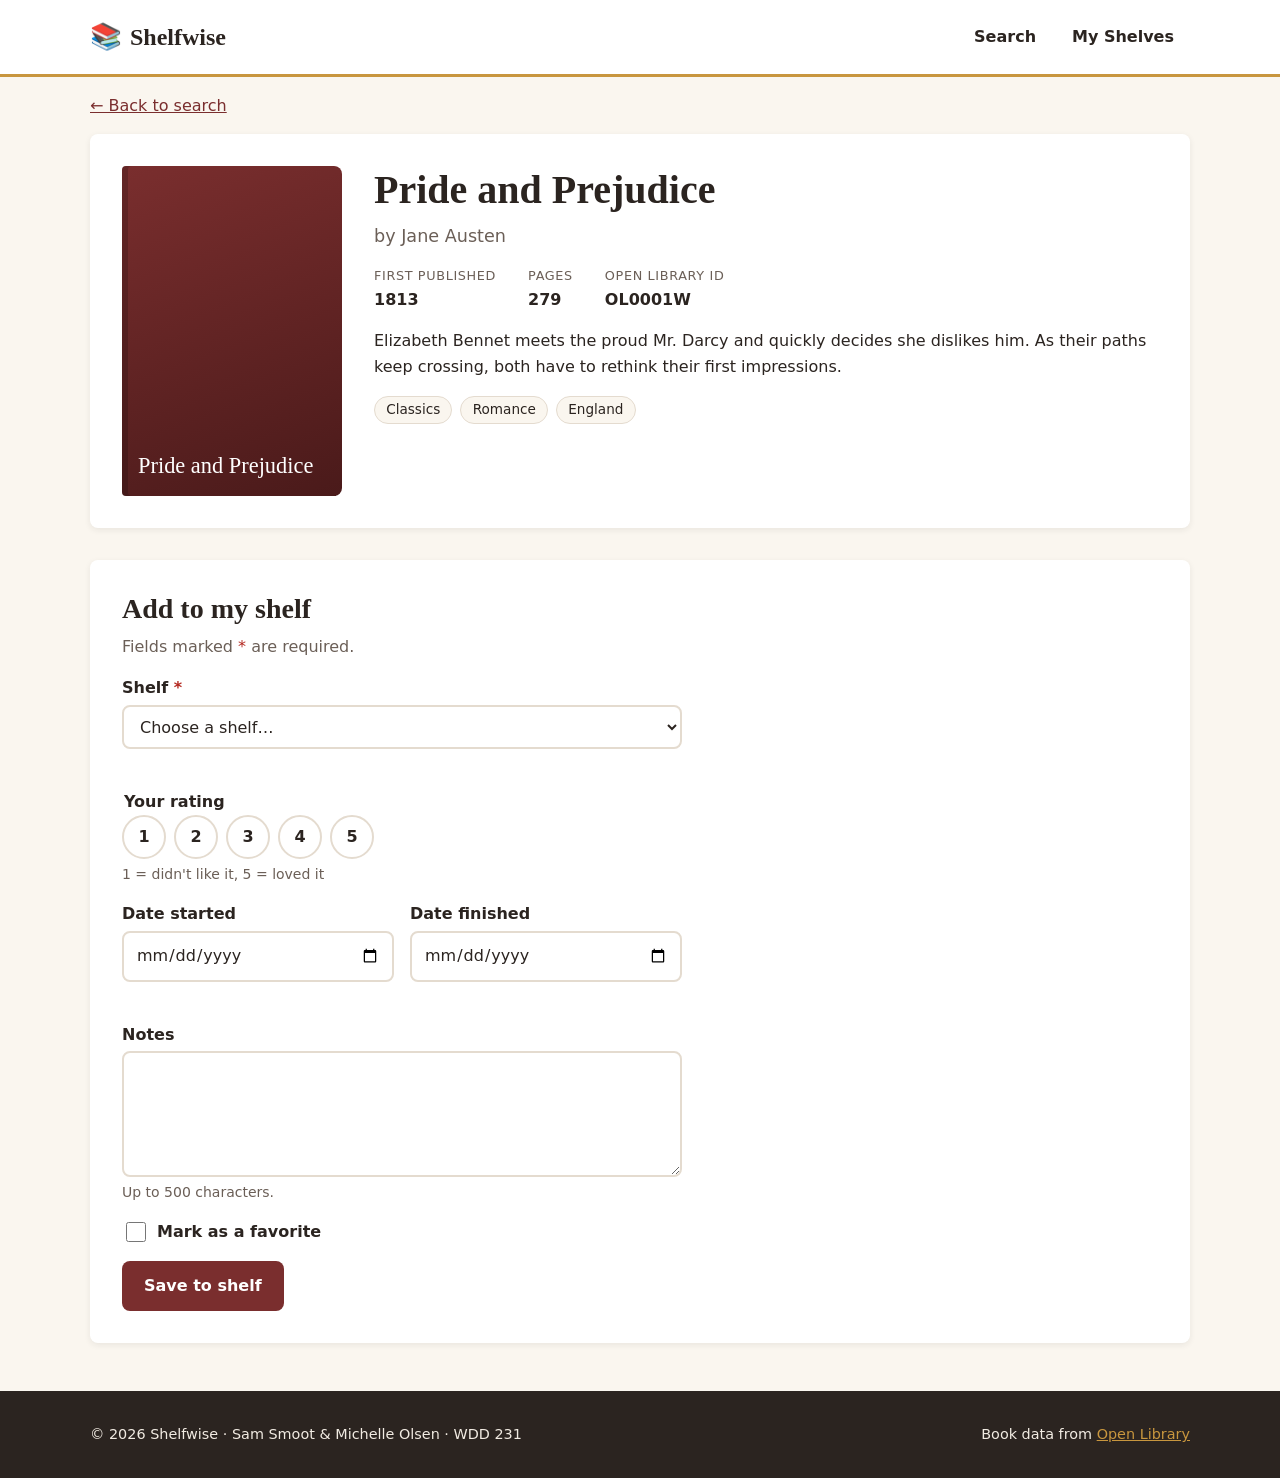
==== book.html @ 1138a4e6 "Add Unit 3 HTML/CSS starter" ====
<!DOCTYPE html>
<html lang="en">
<head>
  <meta charset="UTF-8">
  <meta name="viewport" content="width=device-width, initial-scale=1.0">
  <meta name="description" content="Book details and add-to-shelf form on Shelfwise.">
  <!-- JS: update the title with the book's name once it loads -->
  <title>Pride and Prejudice | Shelfwise</title>
  <link rel="stylesheet" href="css/base.css">
  <link rel="stylesheet" href="css/book.css">
  <script type="module" src="js/main.js"></script>
</head>
<body>
  <a class="skip-link" href="#main">Skip to main content</a>

  <header class="site-header">
    <div class="container header-inner">
      <a class="logo" href="index.html">
        <span class="logo-mark" aria-hidden="true">📚</span>
        <span class="logo-text">Shelfwise</span>
      </a>
      <nav aria-label="Main">
        <ul class="nav-list">
          <li><a href="index.html">Search</a></li>
          <li><a href="shelves.html">My Shelves</a></li>
        </ul>
      </nav>
    </div>
  </header>

  <main id="main" class="container">
    <p class="back-link"><a href="index.html">&larr; Back to search</a></p>

    <!-- JS: read ?id= from the URL (URLSearchParams), fetch that work from Open Library,
         and fill in everything inside this article -->
    <article class="book-detail">
      <div class="cover cover-1 cover-large" aria-hidden="true"><span>Pride and Prejudice</span></div>

      <div class="book-info">
        <h1>Pride and Prejudice</h1>
        <p class="book-author">by Jane Austen</p>
        <dl class="book-meta">
          <div><dt>First published</dt><dd>1813</dd></div>
          <div><dt>Pages</dt><dd>279</dd></div>
          <div><dt>Open Library ID</dt><dd>OL0001W</dd></div>
        </dl>
        <p class="book-description">
          Elizabeth Bennet meets the proud Mr. Darcy and quickly decides she dislikes him.
          As their paths keep crossing, both have to rethink their first impressions.
          <!-- JS: description comes from the API -->
        </p>
        <ul class="tag-list" aria-label="Subjects">
          <li>Classics</li>
          <li>Romance</li>
          <li>England</li>
        </ul>
      </div>
    </article>

    <section class="shelf-form-section" aria-labelledby="form-heading">
      <h2 id="form-heading">Add to my shelf</h2>
      <p class="form-intro">Fields marked <span class="req" aria-hidden="true">*</span> are required.</p>

      <!-- JS: validate on submit, save to localStorage (storage.js), then show the confirmation -->
      <form id="shelf-form" class="shelf-form" novalidate>
        <input type="hidden" name="bookId" value="OL0001W">

        <div class="field">
          <label for="shelf">Shelf <span class="req" aria-hidden="true">*</span></label>
          <select id="shelf" name="shelf" required aria-describedby="shelf-error">
            <option value="">Choose a shelf…</option>
            <option value="to-read">Want to Read</option>
            <option value="reading">Currently Reading</option>
            <option value="finished">Finished</option>
          </select>
          <p class="error-msg" id="shelf-error" aria-live="polite"></p>
        </div>

        <fieldset class="field rating-field">
          <legend>Your rating</legend>
          <div class="rating-options">
            <input type="radio" id="rate-1" name="rating" value="1"><label for="rate-1">1</label>
            <input type="radio" id="rate-2" name="rating" value="2"><label for="rate-2">2</label>
            <input type="radio" id="rate-3" name="rating" value="3"><label for="rate-3">3</label>
            <input type="radio" id="rate-4" name="rating" value="4"><label for="rate-4">4</label>
            <input type="radio" id="rate-5" name="rating" value="5"><label for="rate-5">5</label>
          </div>
          <p class="hint">1 = didn't like it, 5 = loved it</p>
        </fieldset>

        <div class="field-row">
          <div class="field">
            <label for="date-started">Date started</label>
            <input type="date" id="date-started" name="dateStarted">
          </div>
          <div class="field">
            <label for="date-finished">Date finished</label>
            <input type="date" id="date-finished" name="dateFinished" aria-describedby="finished-error">
            <!-- JS: check that the finish date isn't before the start date -->
            <p class="error-msg" id="finished-error" aria-live="polite"></p>
          </div>
        </div>

        <div class="field">
          <label for="notes">Notes</label>
          <textarea id="notes" name="notes" rows="4" maxlength="500" aria-describedby="notes-hint"></textarea>
          <p class="hint" id="notes-hint">Up to 500 characters.</p>
        </div>

        <div class="field checkbox-field">
          <input type="checkbox" id="favorite" name="favorite">
          <label for="favorite">Mark as a favorite</label>
        </div>

        <button type="submit" class="btn btn-primary">Save to shelf</button>

        <!-- JS: unhide this after a successful save -->
        <p class="success-msg" role="status" hidden>Saved! <a href="shelves.html">View my shelves</a></p>
      </form>
    </section>
  </main>

  <footer class="site-footer">
    <div class="container footer-inner">
      <p>&copy; 2026 Shelfwise · Sam Smoot &amp; Michelle Olsen · WDD 231</p>
      <p>Book data from <a href="https://openlibrary.org">Open Library</a></p>
    </div>
  </footer>
</body>
</html>
---- css/base.css ----
/* Shared styles for every page. Each page also links its own page CSS file. */
@import 'variables.css';
@import 'global.css';
@import 'header.css';
@import 'footer.css';
---- css/book.css ----
/* Book detail page */
.back-link {
  margin-block: var(--space-md);
}

.book-detail {
  display: grid;
  gap: var(--space-lg);
  background: var(--color-surface);
  padding: var(--space-lg);
  border-radius: var(--radius);
  box-shadow: var(--shadow);
  animation: fade-up 0.5s ease-out both;
}

.cover-large {
  width: min(220px, 60%);
  font-size: 1.4rem;
  margin-inline: auto;
}

.book-info .book-author {
  font-size: 1.1rem;
  color: var(--color-muted);
  margin: 0 0 var(--space-md);
}

.book-meta {
  display: flex;
  flex-wrap: wrap;
  gap: var(--space-md) var(--space-lg);
  margin: 0 0 var(--space-md);
}

.book-meta dt {
  font-size: 0.8rem;
  text-transform: uppercase;
  letter-spacing: 0.05em;
  color: var(--color-muted);
}

.book-meta dd {
  margin: 0;
  font-weight: 600;
}

.tag-list {
  display: flex;
  flex-wrap: wrap;
  gap: var(--space-sm);
}

.tag-list li {
  background: var(--color-bg);
  border: 1px solid var(--color-border);
  padding: 0.15rem 0.7rem;
  border-radius: 999px;
  font-size: 0.85rem;
}

/* Add-to-shelf form */
.shelf-form-section {
  margin-top: var(--space-lg);
  background: var(--color-surface);
  padding: var(--space-lg);
  border-radius: var(--radius);
  box-shadow: var(--shadow);
  animation: fade-up 0.5s ease-out 0.15s both;
}

.form-intro {
  margin-top: 0;
  color: var(--color-muted);
}

.shelf-form {
  display: grid;
  gap: var(--space-md);
  max-width: 560px;
}

.field-row {
  display: grid;
  gap: var(--space-md);
}

.rating-field {
  border: none;
  padding: 0;
  margin: 0;
}

.rating-options {
  display: flex;
  gap: var(--space-sm);
}

/* Visually hide the radio but keep it accessible and focusable */
.rating-options input {
  position: absolute;
  opacity: 0;
  width: 1px;
  height: 1px;
}

.rating-options label {
  display: grid;
  place-items: center;
  width: 2.75rem;
  height: 2.75rem;
  border: 2px solid var(--color-border);
  border-radius: 50%;
  cursor: pointer;
  font-weight: 700;
  transition: background-color 0.2s, border-color 0.2s, transform 0.2s;
}

.rating-options label:hover {
  border-color: var(--color-accent);
  transform: scale(1.08);
}

.rating-options input:checked + label {
  background: var(--color-accent);
  border-color: var(--color-accent);
  color: var(--color-text);
}

.rating-options input:focus-visible + label {
  outline: 3px solid var(--color-primary);
  outline-offset: 2px;
}

.checkbox-field {
  flex-direction: row;
  align-items: center;
  gap: var(--space-sm);
}

.checkbox-field input {
  width: 1.25rem;
  height: 1.25rem;
  accent-color: var(--color-primary);
}

.shelf-form .btn {
  justify-self: start;
}

.success-msg {
  margin: 0;
  padding: var(--space-sm) var(--space-md);
  background: var(--badge-finished);
  color: var(--color-success);
  border-radius: var(--radius);
  font-weight: 600;
}

@media (min-width: 640px) {
  .field-row {
    grid-template-columns: 1fr 1fr;
  }
}

@media (min-width: 768px) {
  .book-detail {
    grid-template-columns: 220px 1fr;
  }

  .cover-large {
    width: 100%;
  }
}
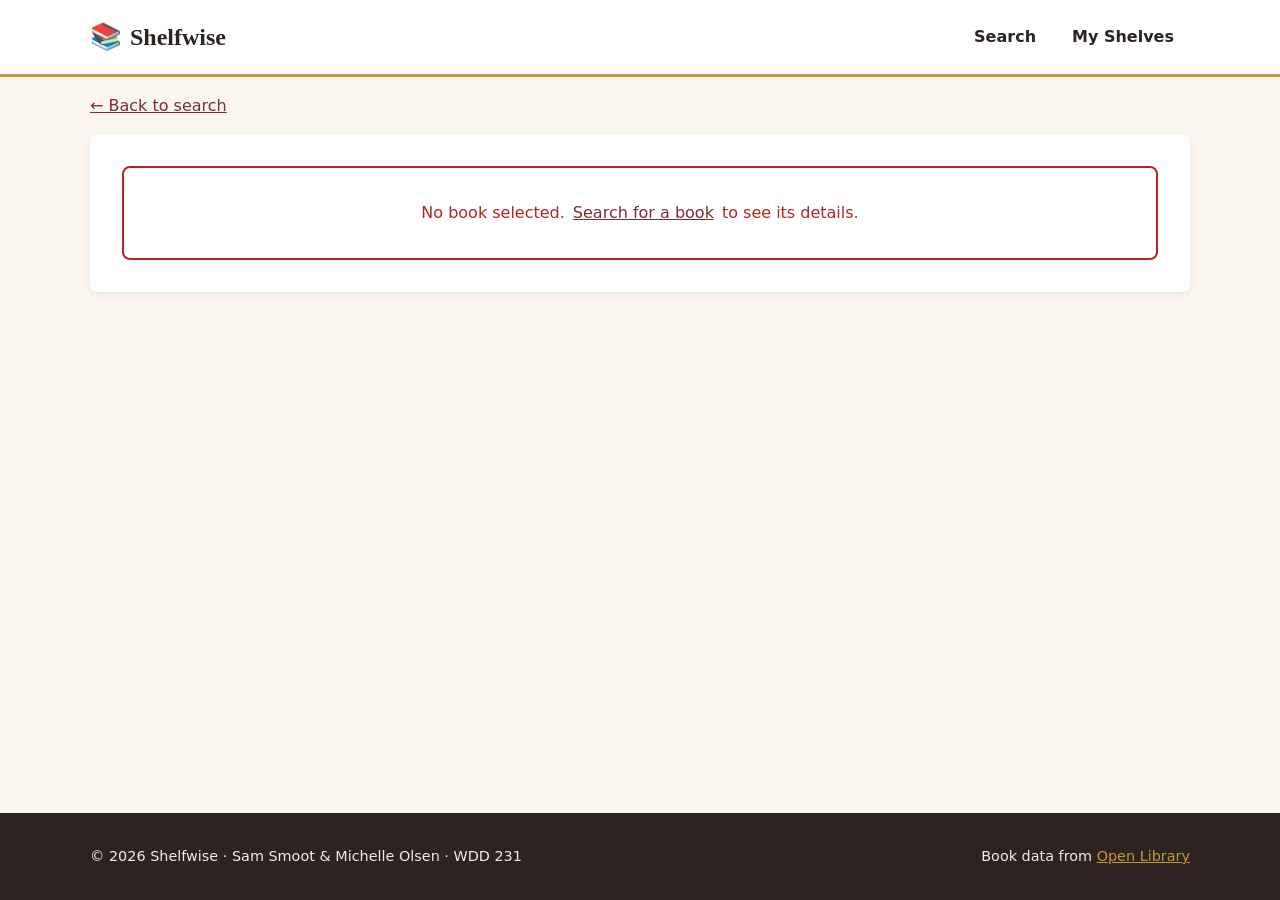
==== commit 15888f38: "Add Unit 4 API data, shelves, validation, hamburger nav" ====
--- a/book.html
+++ b/book.html
@@ -4,13 +4,12 @@
   <meta charset="UTF-8">
   <meta name="viewport" content="width=device-width, initial-scale=1.0">
   <meta name="description" content="Book details and add-to-shelf form on Shelfwise.">
-  <!-- JS: update the title with the book's name once it loads -->
-  <title>Pride and Prejudice | Shelfwise</title>
+  <title>Book Details | Shelfwise</title>
   <link rel="stylesheet" href="css/base.css">
   <link rel="stylesheet" href="css/book.css">
   <script type="module" src="js/main.js"></script>
 </head>
-<body>
+<body data-page="book">
   <a class="skip-link" href="#main">Skip to main content</a>
 
   <header class="site-header">
@@ -19,8 +18,12 @@
         <span class="logo-mark" aria-hidden="true">📚</span>
         <span class="logo-text">Shelfwise</span>
       </a>
+      <button class="nav-toggle" type="button" aria-expanded="false" aria-controls="main-nav">
+        <span class="nav-toggle-icon" aria-hidden="true"><span></span><span></span><span></span></span>
+        <span class="visually-hidden">Menu</span>
+      </button>
       <nav aria-label="Main">
-        <ul class="nav-list">
+        <ul class="nav-list" id="main-nav">
           <li><a href="index.html">Search</a></li>
           <li><a href="shelves.html">My Shelves</a></li>
         </ul>
@@ -31,39 +34,19 @@
   <main id="main" class="container">
     <p class="back-link"><a href="index.html">&larr; Back to search</a></p>
 
-    <!-- JS: read ?id= from the URL (URLSearchParams), fetch that work from Open Library,
-         and fill in everything inside this article -->
-    <article class="book-detail">
-      <div class="cover cover-1 cover-large" aria-hidden="true"><span>Pride and Prejudice</span></div>
-
-      <div class="book-info">
-        <h1>Pride and Prejudice</h1>
-        <p class="book-author">by Jane Austen</p>
-        <dl class="book-meta">
-          <div><dt>First published</dt><dd>1813</dd></div>
-          <div><dt>Pages</dt><dd>279</dd></div>
-          <div><dt>Open Library ID</dt><dd>OL0001W</dd></div>
-        </dl>
-        <p class="book-description">
-          Elizabeth Bennet meets the proud Mr. Darcy and quickly decides she dislikes him.
-          As their paths keep crossing, both have to rethink their first impressions.
-          <!-- JS: description comes from the API -->
-        </p>
-        <ul class="tag-list" aria-label="Subjects">
-          <li>Classics</li>
-          <li>Romance</li>
-          <li>England</li>
-        </ul>
-      </div>
+    <!-- main.js reads ?id= from the URL, fetches that work from Open Library,
+         and ui.js fills in this article -->
+    <article class="book-detail" aria-live="polite">
+      <p class="message message-loading"><span class="spinner" aria-hidden="true"></span>Loading book…</p>
     </article>
 
-    <section class="shelf-form-section" aria-labelledby="form-heading">
+    <section class="shelf-form-section" aria-labelledby="form-heading" hidden>
       <h2 id="form-heading">Add to my shelf</h2>
       <p class="form-intro">Fields marked <span class="req" aria-hidden="true">*</span> are required.</p>
 
-      <!-- JS: validate on submit, save to localStorage (storage.js), then show the confirmation -->
+      <!-- form.js validates on submit, storage.js saves to localStorage -->
       <form id="shelf-form" class="shelf-form" novalidate>
-        <input type="hidden" name="bookId" value="OL0001W">
+        <input type="hidden" name="bookId" value="">
 
         <div class="field">
           <label for="shelf">Shelf <span class="req" aria-hidden="true">*</span></label>
@@ -91,20 +74,21 @@
         <div class="field-row">
           <div class="field">
             <label for="date-started">Date started</label>
-            <input type="date" id="date-started" name="dateStarted">
+            <input type="date" id="date-started" name="dateStarted" aria-describedby="started-error">
+            <p class="error-msg" id="started-error" aria-live="polite"></p>
           </div>
           <div class="field">
             <label for="date-finished">Date finished</label>
             <input type="date" id="date-finished" name="dateFinished" aria-describedby="finished-error">
-            <!-- JS: check that the finish date isn't before the start date -->
             <p class="error-msg" id="finished-error" aria-live="polite"></p>
           </div>
         </div>
 
         <div class="field">
           <label for="notes">Notes</label>
-          <textarea id="notes" name="notes" rows="4" maxlength="500" aria-describedby="notes-hint"></textarea>
-          <p class="hint" id="notes-hint">Up to 500 characters.</p>
+          <textarea id="notes" name="notes" rows="4" maxlength="500" aria-describedby="notes-error notes-count"></textarea>
+          <p class="hint" id="notes-count">0 / 500 characters</p>
+          <p class="error-msg" id="notes-error" aria-live="polite"></p>
         </div>
 
         <div class="field checkbox-field">
@@ -114,8 +98,7 @@
 
         <button type="submit" class="btn btn-primary">Save to shelf</button>
 
-        <!-- JS: unhide this after a successful save -->
-        <p class="success-msg" role="status" hidden>Saved! <a href="shelves.html">View my shelves</a></p>
+        <p class="success-msg" role="status" hidden></p>
       </form>
     </section>
   </main>
--- a/css/book.css
+++ b/css/book.css
@@ -11,6 +11,10 @@
   border-radius: var(--radius);
   box-shadow: var(--shadow);
   animation: fade-up 0.5s ease-out both;
+}
+
+.book-description {
+  max-width: 65ch;
 }
 
 .cover-large {
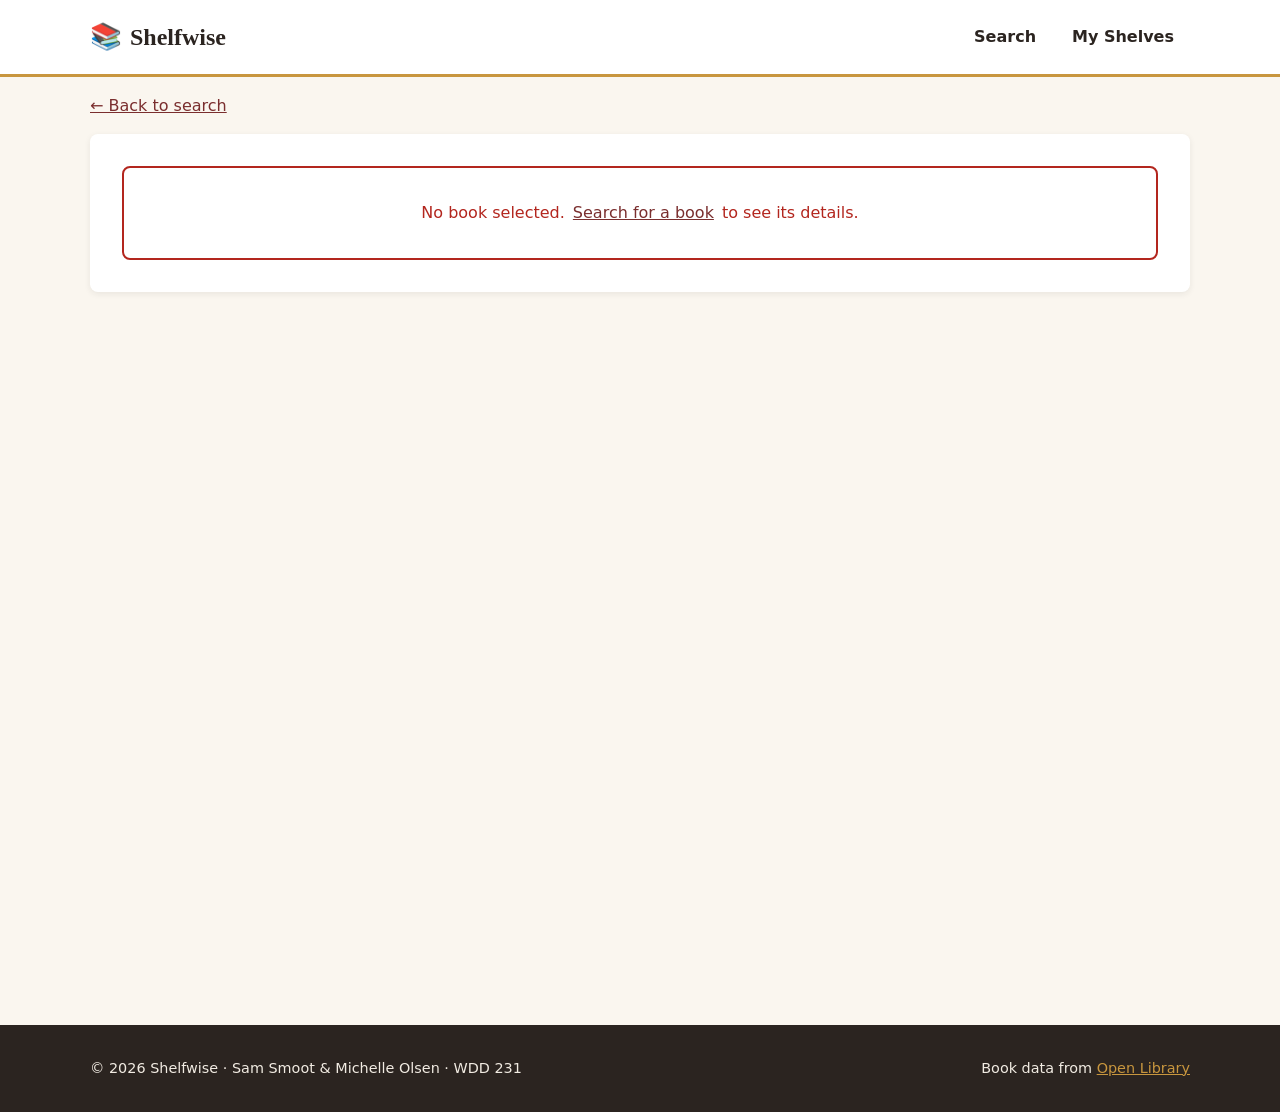
==== commit 915ab3bc: "Refactor pass from AI audit: remove dead code, add url.js, fix CLS" ====
--- a/book.html
+++ b/book.html
@@ -5,8 +5,13 @@
   <meta name="viewport" content="width=device-width, initial-scale=1.0">
   <meta name="description" content="Book details and add-to-shelf form on Shelfwise.">
   <title>Book Details | Shelfwise</title>
-  <link rel="stylesheet" href="css/base.css">
+  <link rel="icon" href="data:image/svg+xml,%3Csvg xmlns='http://www.w3.org/2000/svg' viewBox='0 0 100 100'%3E%3Ctext y='.9em' font-size='90'%3E%F0%9F%93%9A%3C/text%3E%3C/svg%3E">
+  <link rel="stylesheet" href="css/variables.css">
+  <link rel="stylesheet" href="css/global.css">
+  <link rel="stylesheet" href="css/header.css">
+  <link rel="stylesheet" href="css/footer.css">
   <link rel="stylesheet" href="css/book.css">
+  <link rel="stylesheet" href="css/notify.css">
   <script type="module" src="js/main.js"></script>
 </head>
 <body data-page="book">
@@ -36,6 +41,7 @@
 
     <!-- main.js reads ?id= from the URL, fetches that work from Open Library,
          and ui.js fills in this article -->
+    
     <article class="book-detail" aria-live="polite">
       <p class="message message-loading"><span class="spinner" aria-hidden="true"></span>Loading book…</p>
     </article>
@@ -59,7 +65,8 @@
           <p class="error-msg" id="shelf-error" aria-live="polite"></p>
         </div>
 
-        <fieldset class="field rating-field">
+        <!-- form.js shows or hides the rating and date fields based on the shelf chosen above -->
+        <fieldset class="field rating-field" data-shelf-field hidden>
           <legend>Your rating</legend>
           <div class="rating-options">
             <input type="radio" id="rate-1" name="rating" value="1"><label for="rate-1">1</label>
@@ -72,12 +79,13 @@
         </fieldset>
 
         <div class="field-row">
-          <div class="field">
+          <div class="field" id="started-field" data-shelf-field hidden>
             <label for="date-started">Date started</label>
-            <input type="date" id="date-started" name="dateStarted" aria-describedby="started-error">
+            <input type="date" id="date-started" name="dateStarted" aria-describedby="started-error started-hint">
+            <p class="hint" id="started-hint"></p>
             <p class="error-msg" id="started-error" aria-live="polite"></p>
           </div>
-          <div class="field">
+          <div class="field" id="finished-field" data-shelf-field hidden>
             <label for="date-finished">Date finished</label>
             <input type="date" id="date-finished" name="dateFinished" aria-describedby="finished-error">
             <p class="error-msg" id="finished-error" aria-live="polite"></p>
@@ -97,8 +105,6 @@
         </div>
 
         <button type="submit" class="btn btn-primary">Save to shelf</button>
-
-        <p class="success-msg" role="status" hidden></p>
       </form>
     </section>
   </main>
@@ -110,4 +116,4 @@
     </div>
   </footer>
 </body>
-</html>
+</html>
--- a/css/variables.css
+++ b/css/variables.css
@@ -0,0 +1,37 @@
+/* Design tokens: change colors and fonts here and the whole site updates */
+:root {
+  /* Colors */
+  --color-bg: #faf6ef;
+  --color-surface: #ffffff;
+  --color-text: #2b2420;
+  --color-muted: #6b5f57;
+  --color-primary: #7a2e2e;       /* deep book-cloth red */
+  --color-primary-dark: #5c1f1f;
+  --color-accent: #c8963e;        /* gold leaf */
+  --color-border: #e4dbcf;
+  --color-error: #b3261e;
+  --color-success: #2e6b3f;
+
+  /* Shelf badge colors */
+  --badge-to-read: #e8eef7;
+  --badge-to-read-text: #24456e;
+  --badge-reading: #fbf0d9;
+  --badge-reading-text: #6e4b12;
+  --badge-finished: #e3f1e6;
+  --badge-finished-text: #24562f;
+
+  /* Type */
+  --font-heading: Georgia, "Times New Roman", serif;
+  --font-body: system-ui, -apple-system, "Segoe UI", Roboto, sans-serif;
+
+  /* Spacing and shape */
+  --space-xs: 0.25rem;
+  --space-sm: 0.5rem;
+  --space-md: 1rem;
+  --space-lg: 2rem;
+  --space-xl: 3rem;
+  --radius: 8px;
+  --shadow: 0 2px 6px rgb(43 36 32 / 0.08);
+  --shadow-hover: 0 10px 20px rgb(43 36 32 / 0.15);
+  --max-width: 1100px;
+}
--- a/css/global.css
+++ b/css/global.css
@@ -0,0 +1,306 @@
+/* Global styles: resets, typography, layout helpers, buttons, form fields, covers */
+*,
+*::before,
+*::after {
+  box-sizing: border-box;
+}
+
+body {
+  margin: 0;
+  font-family: var(--font-body);
+  font-size: 1rem;
+  line-height: 1.6;
+  color: var(--color-text);
+  background: var(--color-bg);
+  display: flex;
+  flex-direction: column;
+  min-height: 100vh;
+}
+
+main {
+  flex: 1;
+}
+
+h1, h2, h3 {
+  font-family: var(--font-heading);
+  line-height: 1.2;
+  margin: 0 0 var(--space-sm);
+}
+
+h1 { font-size: clamp(1.75rem, 4vw, 2.5rem); }
+h2 { font-size: clamp(1.35rem, 3vw, 1.75rem); }
+h3 { font-size: 1.1rem; }
+
+a {
+  color: var(--color-primary);
+}
+
+a:hover {
+  color: var(--color-primary-dark);
+}
+
+img {
+  max-width: 100%;
+  display: block;
+}
+
+ul {
+  padding: 0;
+  margin: 0;
+  list-style: none;
+}
+
+.container {
+  width: min(100% - 2rem, var(--max-width));
+  margin-inline: auto;
+}
+
+/* Keyboard focus: always visible */
+:focus-visible {
+  outline: 3px solid var(--color-accent);
+  outline-offset: 2px;
+}
+
+/* Skip link: hidden until focused */
+.skip-link {
+  position: absolute;
+  left: var(--space-md);
+  top: -100px;
+  background: var(--color-primary);
+  color: #fff;
+  padding: var(--space-sm) var(--space-md);
+  border-radius: var(--radius);
+  z-index: 100;
+}
+
+.skip-link:focus {
+  top: var(--space-md);
+}
+
+/* Buttons */
+.btn {
+  display: inline-block;
+  font: inherit;
+  font-weight: 600;
+  padding: 0.65rem 1.25rem;
+  border-radius: var(--radius);
+  border: 2px solid transparent;
+  cursor: pointer;
+  text-decoration: none;
+  transition: background-color 0.2s, transform 0.2s;
+}
+
+.btn-primary {
+  background: var(--color-primary);
+  color: #fff;
+}
+
+.btn-primary:hover {
+  background: var(--color-primary-dark);
+  color: #fff;
+}
+
+.btn-primary:active {
+  transform: scale(0.97);
+}
+
+.btn-ghost {
+  background: transparent;
+  color: var(--color-primary);
+  border-color: var(--color-border);
+}
+
+.btn-ghost:hover {
+  border-color: var(--color-primary);
+}
+
+/* Form fields */
+.field {
+  display: flex;
+  flex-direction: column;
+  gap: var(--space-xs);
+}
+
+.field label,
+.field legend {
+  font-weight: 600;
+}
+
+.field-inline {
+  flex-direction: row;
+  align-items: center;
+  gap: var(--space-sm);
+}
+
+input[type="search"],
+input[type="text"],
+input[type="date"],
+select,
+textarea {
+  font: inherit;
+  padding: 0.6rem 0.75rem;
+  border: 2px solid var(--color-border);
+  border-radius: var(--radius);
+  background: var(--color-surface);
+  color: var(--color-text);
+}
+
+input:focus,
+select:focus,
+textarea:focus {
+  border-color: var(--color-primary);
+}
+
+/* Styles for invalid fields once the user has interacted (JS adds .touched) */
+.touched:invalid,
+.is-invalid {
+  border-color: var(--color-error);
+}
+
+.hint {
+  font-size: 0.875rem;
+  color: var(--color-muted);
+  margin: 0;
+}
+
+.error-msg {
+  font-size: 0.875rem;
+  color: var(--color-error);
+  margin: 0;
+  min-height: 1.25rem;
+}
+
+.req {
+  color: var(--color-error);
+}
+
+/* Placeholder book covers (JS will swap these for real cover images) */
+.cover {
+  aspect-ratio: 2 / 3;
+  border-radius: 4px 8px 8px 4px;
+  display: flex;
+  align-items: flex-end;
+  padding: var(--space-md);
+  color: #fff;
+  font-family: var(--font-heading);
+  font-size: 1.05rem;
+  line-height: 1.2;
+  box-shadow: inset 6px 0 0 rgb(0 0 0 / 0.18);
+}
+
+.cover-1 { background: linear-gradient(160deg, #7a2e2e, #4a1a1a); }
+.cover-2 { background: linear-gradient(160deg, #2f4b3a, #1b2c22); }
+.cover-3 { background: linear-gradient(160deg, #3b4a6b, #222c42); }
+.cover-4 { background: linear-gradient(160deg, #1f5468, #10303c); }
+.cover-5 { background: linear-gradient(160deg, #8a5a2b, #5a3a1a); }
+.cover-6 { background: linear-gradient(160deg, #4b3b5c, #2b2136); }
+
+/* Shelf badges */
+.badge {
+  display: inline-block;
+  font-size: 0.8rem;
+  font-weight: 600;
+  padding: 0.15rem 0.6rem;
+  border-radius: 999px;
+}
+
+.badge-to-read { background: var(--badge-to-read); color: var(--badge-to-read-text); }
+.badge-reading { background: var(--badge-reading); color: var(--badge-reading-text); }
+.badge-finished { background: var(--badge-finished); color: var(--badge-finished-text); }
+
+/* CSS animation: content fades and slides up when the page loads */
+@keyframes fade-up {
+  from {
+    opacity: 0;
+    transform: translateY(16px);
+  }
+  to {
+    opacity: 1;
+    transform: translateY(0);
+  }
+}
+
+.fade-up {
+  animation: fade-up 0.5s ease-out both;
+}
+
+/* Respect users who turn off motion */
+@media (prefers-reduced-motion: reduce) {
+  *,
+  *::before,
+  *::after {
+    animation: none !important;
+    transition: none !important;
+  }
+}
+
+/* The hidden attribute should always win, even over display: grid/flex */
+[hidden] {
+  display: none !important;
+}
+
+/* Hide text visually but keep it for screen readers */
+.visually-hidden {
+  position: absolute;
+  width: 1px;
+  height: 1px;
+  padding: 0;
+  margin: -1px;
+  overflow: hidden;
+  clip: rect(0 0 0 0);
+  white-space: nowrap;
+  border: 0;
+}
+
+/* Real cover images from Open Library */
+.cover-img {
+  width: 100%;
+  height: auto;
+  aspect-ratio: 2 / 3;
+  object-fit: cover;
+  padding: 0;
+  background: var(--color-border);
+  box-shadow: var(--shadow);
+}
+
+/* Loading / error / empty messages */
+.message {
+  grid-column: 1 / -1;
+  display: flex;
+  align-items: center;
+  justify-content: center;
+  gap: var(--space-sm);
+  padding: var(--space-lg) var(--space-md);
+  margin: 0;
+  text-align: center;
+  color: var(--color-muted);
+  background: var(--color-surface);
+  border-radius: var(--radius);
+}
+
+.message-error {
+  color: var(--color-error);
+  border: 2px solid var(--color-error);
+}
+
+/* CSS animation: loading spinner */
+@keyframes spin {
+  to { transform: rotate(360deg); }
+}
+
+.spinner {
+  width: 1.25rem;
+  height: 1.25rem;
+  border: 3px solid var(--color-border);
+  border-top-color: var(--color-primary);
+  border-radius: 50%;
+  animation: spin 0.8s linear infinite;
+}
+
+.favorite {
+  color: var(--color-primary);
+  margin-left: var(--space-xs);
+
+
+}
+
--- a/css/header.css
+++ b/css/header.css
@@ -0,0 +1,136 @@
+/* Header and navigation (shared on every page) */
+.site-header {
+  background: var(--color-surface);
+  border-bottom: 3px solid var(--color-accent);
+}
+
+.header-inner {
+  display: flex;
+  flex-wrap: wrap;
+  align-items: center;
+  justify-content: space-between;
+  gap: var(--space-sm);
+  padding-block: var(--space-md);
+}
+
+.logo {
+  display: flex;
+  align-items: center;
+  gap: var(--space-sm);
+  text-decoration: none;
+  color: var(--color-text);
+}
+
+.logo-mark {
+  font-size: 1.6rem;
+}
+
+.logo-text {
+  font-family: var(--font-heading);
+  font-size: 1.5rem;
+  font-weight: 700;
+}
+
+/* ---------- Hamburger button (small screens only) ---------- */
+.nav-toggle {
+  display: grid;
+  place-items: center;
+  width: 2.75rem;
+  height: 2.75rem;
+  padding: 0;
+  background: transparent;
+  border: 2px solid var(--color-border);
+  border-radius: var(--radius);
+  cursor: pointer;
+}
+
+.nav-toggle-icon {
+  display: grid;
+  gap: 5px;
+  width: 22px;
+}
+
+.nav-toggle-icon span {
+  display: block;
+  height: 3px;
+  border-radius: 2px;
+  background: var(--color-text);
+  transition: transform 0.25s ease, opacity 0.25s ease;
+}
+
+/* CSS animation: the three bars turn into an X when the menu is open */
+.nav-toggle[aria-expanded="true"] .nav-toggle-icon span:nth-child(1) {
+  transform: translateY(8px) rotate(45deg);
+}
+.nav-toggle[aria-expanded="true"] .nav-toggle-icon span:nth-child(2) {
+  opacity: 0;
+}
+.nav-toggle[aria-expanded="true"] .nav-toggle-icon span:nth-child(3) {
+  transform: translateY(-8px) rotate(-45deg);
+}
+
+/* Mobile first: the nav takes its own row and stays closed until the button opens it */
+.site-header nav {
+  flex-basis: 100%;
+}
+
+.nav-list {
+  display: none;
+  flex-direction: column;
+  gap: var(--space-xs);
+}
+
+.nav-list.open {
+  display: flex;
+  animation: menu-drop 0.25s ease-out;
+}
+
+/* CSS animation: the drop-down slides open */
+@keyframes menu-drop {
+  from {
+    opacity: 0;
+    transform: translateY(-8px);
+  }
+  to {
+    opacity: 1;
+    transform: translateY(0);
+  }
+}
+
+.nav-list a {
+  display: block;
+  padding: var(--space-sm) var(--space-md);
+  border-radius: var(--radius);
+  text-decoration: none;
+  font-weight: 600;
+  color: var(--color-text);
+}
+
+.nav-list a:hover {
+  background: var(--color-bg);
+  color: var(--color-primary);
+}
+
+/* The current page gets an underline so it's clear where you are */
+.nav-list a[aria-current="page"] {
+  color: var(--color-primary);
+  box-shadow: inset 0 -3px 0 var(--color-primary);
+}
+
+/* ---------- Wide screens: regular nav bar, no hamburger ---------- */
+@media (min-width: 640px) {
+  .nav-toggle {
+    display: none;
+  }
+
+  .site-header nav {
+    flex-basis: auto;
+  }
+
+  .nav-list,
+  .nav-list.open {
+    display: flex;
+    flex-direction: row;
+    animation: none;
+  }
+}
--- a/css/footer.css
+++ b/css/footer.css
@@ -0,0 +1,29 @@
+/* Footer (shared on every page) */
+.site-footer {
+  margin-top: var(--space-xl);
+  background: var(--color-text);
+  color: #f1ebe2;
+  font-size: 0.9rem;
+}
+
+.footer-inner {
+  display: flex;
+  flex-direction: column;
+  gap: var(--space-xs);
+  padding-block: var(--space-lg);
+}
+
+.footer-inner p {
+  margin: 0;
+}
+
+.site-footer a {
+  color: var(--color-accent);
+}
+
+@media (min-width: 640px) {
+  .footer-inner {
+    flex-direction: row;
+    justify-content: space-between;
+  }
+}
--- a/css/book.css
+++ b/css/book.css
@@ -151,13 +151,9 @@
   justify-self: start;
 }
 
-.success-msg {
-  margin: 0;
-  padding: var(--space-sm) var(--space-md);
-  background: var(--badge-finished);
-  color: var(--color-success);
-  border-radius: var(--radius);
-  font-weight: 600;
+/* CSS animation: fields slide in when the chosen shelf reveals them */
+.shelf-form [data-shelf-field]:not([hidden]) {
+  animation: fade-up 0.3s ease-out both;
 }
 
 @media (min-width: 640px) {
@@ -175,3 +171,9 @@
     width: 100%;
   }
 }
+/* The book details arrive from the API after the page first paints. Making <main> at
+   least one screen tall keeps the footer below the fold, so the details loading in
+   don't push it down (that counted as layout shift, CLS, in Lighthouse). */
+main {
+  min-height: 100vh;
+}
--- a/css/notify.css
+++ b/css/notify.css
@@ -0,0 +1,165 @@
+/* Save confirmations (notify.js)
+   Wide screens: a toast in the top-right corner.
+   Small screens: a dialog in the center with a View Shelf button.
+   Both close on their own after a few seconds; the gold bar shows the time left. */
+
+/* ---------- Toast (top right) ---------- */
+.toast-region {
+  position: fixed;
+  top: var(--space-md);
+  right: var(--space-md);
+  z-index: 200;
+  display: grid;
+  gap: var(--space-sm);
+  width: min(360px, calc(100vw - 2rem));
+}
+
+.toast {
+  position: relative;
+  overflow: hidden;
+  display: grid;
+  grid-template-columns: auto 1fr auto;
+  gap: var(--space-xs) var(--space-md);
+  align-items: start;
+  padding: var(--space-md);
+  background: var(--color-surface);
+  border-left: 5px solid var(--color-success);
+  border-radius: var(--radius);
+  box-shadow: var(--shadow-hover);
+  animation: toast-in 0.35s cubic-bezier(0.2, 0.8, 0.2, 1) both;
+}
+
+.toast.is-leaving {
+  animation: toast-out 0.25s ease-in forwards;
+}
+
+.toast-body p {
+  margin: 0;
+}
+
+.toast-title {
+  font-weight: 700;
+}
+
+.toast-close {
+  display: grid;
+  place-items: center;
+  width: 2rem;
+  height: 2rem;
+  padding: 0;
+  font-size: 1.4rem;
+  line-height: 1;
+  color: var(--color-muted);
+  background: transparent;
+  border: none;
+  border-radius: 50%;
+  cursor: pointer;
+}
+
+.toast-close:hover {
+  background: var(--color-bg);
+  color: var(--color-text);
+}
+
+/* Hovering or tabbing into the toast pauses the countdown */
+.toast:hover .notify-timer,
+.toast:focus-within .notify-timer {
+  animation-play-state: paused;
+}
+
+@keyframes toast-in {
+  from { opacity: 0; transform: translateX(110%); }
+  to   { opacity: 1; transform: translateX(0); }
+}
+
+@keyframes toast-out {
+  to { opacity: 0; transform: translateX(110%); }
+}
+
+/* ---------- Dialog (center, small screens) ---------- */
+.save-dialog {
+  width: min(90vw, 340px);
+  padding: var(--space-lg);
+  border: none;
+  border-radius: calc(var(--radius) * 1.5);
+  background: var(--color-surface);
+  color: var(--color-text);
+  text-align: center;
+  box-shadow: var(--shadow-hover);
+  overflow: hidden;
+}
+
+.save-dialog[open] {
+  animation: dialog-pop 0.3s cubic-bezier(0.2, 0.8, 0.3, 1.2) both;
+}
+
+.save-dialog::backdrop {
+  background: rgb(43 36 32 / 0.45);
+}
+
+.save-dialog h2 {
+  margin-bottom: var(--space-xs);
+}
+
+.save-dialog p {
+  margin: 0 0 var(--space-lg);
+  color: var(--color-muted);
+}
+
+.save-dialog-actions {
+  display: grid;
+  gap: var(--space-sm);
+}
+
+.save-dialog-actions .btn {
+  width: 100%;
+  text-align: center;
+}
+
+/* Once the user touches the dialog, stop the auto-close */
+.save-dialog.is-held .notify-timer {
+  visibility: hidden;
+  animation: none;
+}
+
+@keyframes dialog-pop {
+  from { opacity: 0; transform: scale(0.85); }
+  to   { opacity: 1; transform: scale(1); }
+}
+
+/* ---------- Shared pieces ---------- */
+.notify-icon {
+  display: grid;
+  place-items: center;
+  width: 1.9rem;
+  height: 1.9rem;
+  border-radius: 50%;
+  background: var(--color-success);
+  color: #fff;
+  font-weight: 700;
+}
+
+.save-dialog .notify-icon {
+  width: 3.5rem;
+  height: 3.5rem;
+  margin: 0 auto var(--space-md);
+  font-size: 1.75rem;
+  animation: dialog-pop 0.4s cubic-bezier(0.2, 0.8, 0.3, 1.4) 0.1s both;
+}
+
+/* CSS animation: the gold bar shrinks while the message counts down */
+.notify-timer {
+  position: absolute;
+  left: 0;
+  bottom: 0;
+  width: 100%;
+  height: 4px;
+  background: var(--color-accent);
+  transform-origin: left;
+  animation: notify-countdown var(--notify-duration, 5s) linear forwards;
+}
+
+@keyframes notify-countdown {
+  from { transform: scaleX(1); }
+  to   { transform: scaleX(0); }
+}
